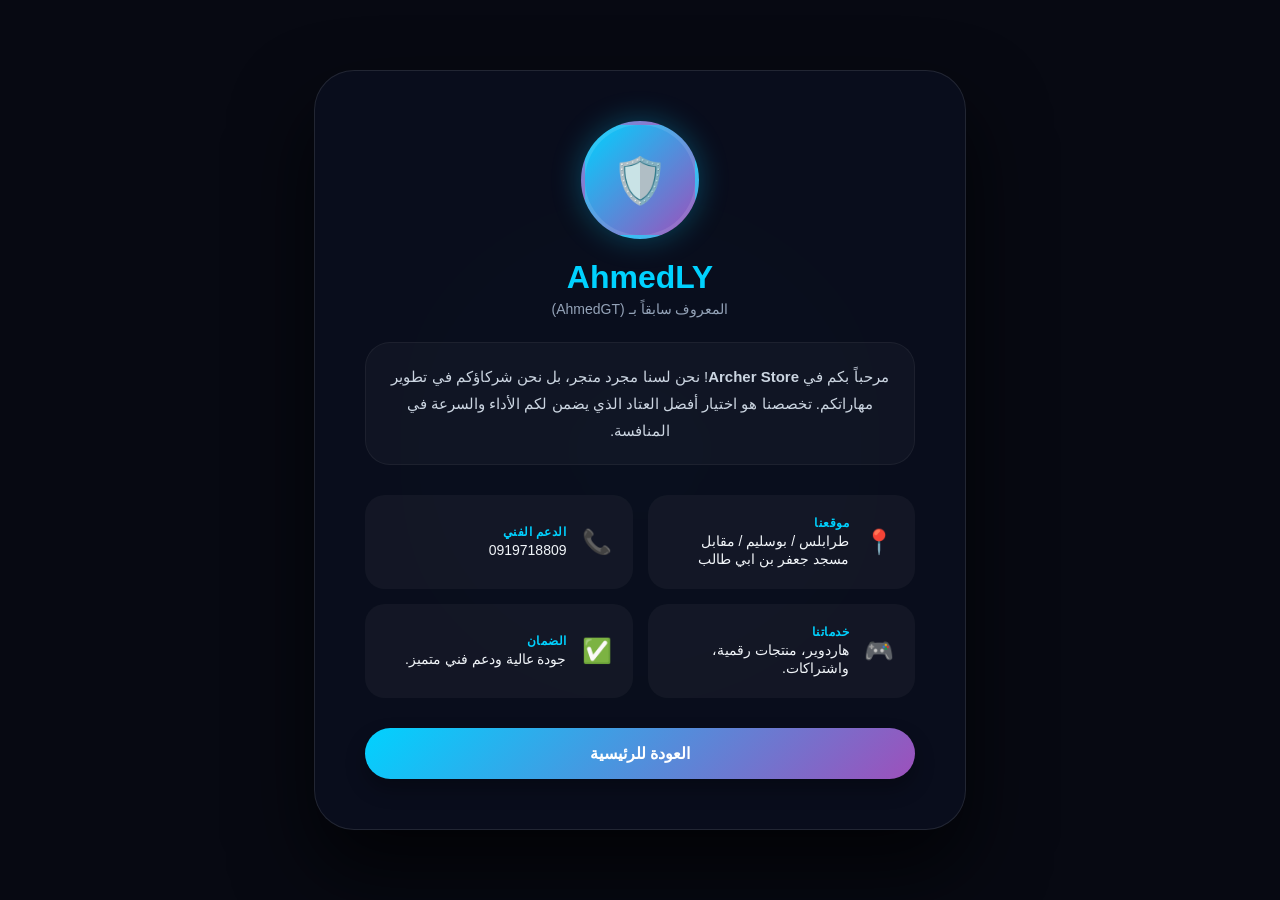
==== information.html @ 6d7bb615 "Add files via upload" ====
<!DOCTYPE html>
<html lang="ar" dir="rtl">
<head>
    <meta charset="UTF-8">
    <meta name="viewport" content="width=device-width, initial-scale=1.0">
    <title>حول Archer Store | AhmedLY</title>
    <style>
        :root {
            --neon-blue: #00d2ff;
            --neon-purple: #9d50bb;
            --glass: rgba(10, 15, 30, 0.92);
            --border: rgba(255, 255, 255, 0.1);
            --text-main: #f1f5f9;
            --text-dim: #94a3b8;
        }

        body {
            margin: 0;
            padding: 0;
            display: flex;
            justify-content: center;
            align-items: center;
            min-height: 100vh;
            background: #070912;
            font-family: 'Segoe UI', Tahoma, Geneva, Verdana, sans-serif;
            color: var(--text-main);
            overflow-x: hidden;
        }

        /* توهج الخلفية - تم تحسينه ليكون أخف في الموبايل */
        .bg-glow {
            position: fixed;
            width: 60vw;
            height: 60vw;
            max-width: 500px;
            background: radial-gradient(circle, rgba(0, 210, 255, 0.1) 0%, transparent 70%);
            top: 50%;
            left: 50%;
            transform: translate(-50%, -50%);
            z-index: -1;
        }

        .info-card {
            width: 90%;
            max-width: 550px;
            background: var(--glass);
            backdrop-filter: blur(25px);
            -webkit-backdrop-filter: blur(25px);
            border: 1px solid var(--border);
            border-radius: 40px;
            padding: 40px 30px;
            text-align: center;
            box-shadow: 0 40px 80px rgba(0,0,0,0.7);
            margin: 40px 0;
            animation: slideUp 0.8s cubic-bezier(0.2, 0.8, 0.2, 1);
        }

        .owner-avatar {
            width: clamp(80px, 20vw, 110px);
            height: clamp(80px, 20vw, 110px);
            background: linear-gradient(135deg, var(--neon-blue), var(--neon-purple));
            border-radius: 50%;
            margin: 0 auto 20px;
            display: flex;
            align-items: center;
            justify-content: center;
            font-size: clamp(30px, 8vw, 45px);
            border: 4px solid rgba(255,255,255,0.1);
            box-shadow: 0 0 30px rgba(0, 210, 255, 0.3);
        }

        h1 { 
            margin: 10px 0; 
            font-size: clamp(1.5rem, 5vw, 2rem); 
            color: var(--neon-blue); 
            font-weight: 800;
        }

        .nickname { 
            font-size: clamp(12px, 3.5vw, 14px); 
            color: var(--text-dim); 
            margin-top: -5px; 
            margin-bottom: 25px; 
        }

        .bio {
            font-size: clamp(14px, 4vw, 15px);
            line-height: 1.8;
            color: #cbd5e1;
            margin-bottom: 30px;
            background: rgba(255,255,255,0.03);
            padding: 20px;
            border-radius: 25px;
            border: 1px solid rgba(255,255,255,0.05);
        }

        .info-grid {
            text-align: right;
            display: grid;
            grid-template-columns: 1fr; /* افتراضي عمود واحد للموبايل */
            gap: 15px;
            margin-bottom: 30px;
        }

        .info-item {
            display: flex;
            align-items: center;
            gap: 15px;
            padding: 15px;
            background: rgba(255,255,255,0.04);
            border-radius: 20px;
            border: 1px solid transparent;
            transition: all 0.3s ease;
        }

        .info-item:hover {
            border-color: var(--neon-blue);
            background: rgba(0, 210, 255, 0.05);
            transform: translateX(-5px);
        }

        .info-item i { 
            font-style: normal; 
            font-size: 24px; 
            min-width: 30px;
            text-align: center;
        }

        .info-item b { 
            color: var(--neon-blue); 
            display: block; 
            font-size: 12px; 
            text-transform: uppercase;
            letter-spacing: 0.5px;
            margin-bottom: 2px;
        }

        .info-item span { 
            font-size: 14px; 
            color: var(--text-main); 
            word-break: break-word;
        }

        .back-btn {
            display: inline-block;
            width: 100%;
            box-sizing: border-box;
            text-decoration: none;
            background: linear-gradient(135deg, var(--neon-blue), var(--neon-purple));
            color: white;
            padding: 16px;
            border-radius: 50px;
            font-weight: bold;
            font-size: 16px;
            transition: 0.4s cubic-bezier(0.175, 0.885, 0.32, 1.275);
            box-shadow: 0 10px 20px rgba(0,0,0,0.3);
        }

        .back-btn:hover {
            box-shadow: 0 15px 30px rgba(0, 210, 255, 0.4);
            transform: translateY(-5px);
            filter: brightness(1.1);
        }

        /* أنيميشن الدخول */
        @keyframes slideUp {
            from { opacity: 0; transform: translateY(50px); }
            to { opacity: 1; transform: translateY(0); }
        }

        /* استجابة الشاشات الكبيرة (Tablets & Desktop) */
        @media (min-width: 768px) {
            .info-grid {
                grid-template-columns: 1fr 1fr; /* تقسيم المعلومات لعمودين في الشاشات الكبيرة */
            }
            .info-item {
                padding: 20px;
            }
            .info-card {
                padding: 50px;
            }
        }

        /* تحسينات الموبايل الصغير جداً */
        @media (max-width: 400px) {
            .info-card {
                padding: 25px 15px;
                border-radius: 30px;
            }
            .info-item {
                gap: 10px;
                padding: 12px;
            }
        }
    </style>
</head>
<body>

    <div class="bg-glow"></div>

    <div class="info-card">
        <div class="owner-avatar">🛡️</div>
        
        <h1>AhmedLY</h1>
        <div class="nickname">المعروف سابقاً بـ (AhmedGT)</div>

        <p class="bio">
            مرحباً بكم في <b>Archer Store</b>! نحن لسنا مجرد متجر، بل نحن شركاؤكم في تطوير مهاراتكم. تخصصنا هو اختيار أفضل العتاد الذي يضمن لكم الأداء والسرعة في المنافسة.
        </p>

        <div class="info-grid">
            <div class="info-item">
                <i>📍</i>
                <div>
                    <b>موقعنا</b>
                    <span>طرابلس / بوسليم / مقابل مسجد جعفر بن ابي طالب</span>
                </div>
            </div>

            <div class="info-item">
                <i>📞</i>
                <div>
                    <b>الدعم الفني</b>
                    <span>0919718809</span>
                </div>
            </div>

            <div class="info-item">
                <i>🎮</i>
                <div>
                    <b>خدماتنا</b>
                    <span>هاردوير، منتجات رقمية، واشتراكات.</span>
                </div>
            </div>

            <div class="info-item">
                <i>✅</i>
                <div>
                    <b>الضمان</b>
                    <span>جودة عالية ودعم فني متميز.</span>
                </div>
            </div>
        </div>

        <a href="index.html" class="back-btn">العودة للرئيسية</a>
    </div>

</body>
</html>
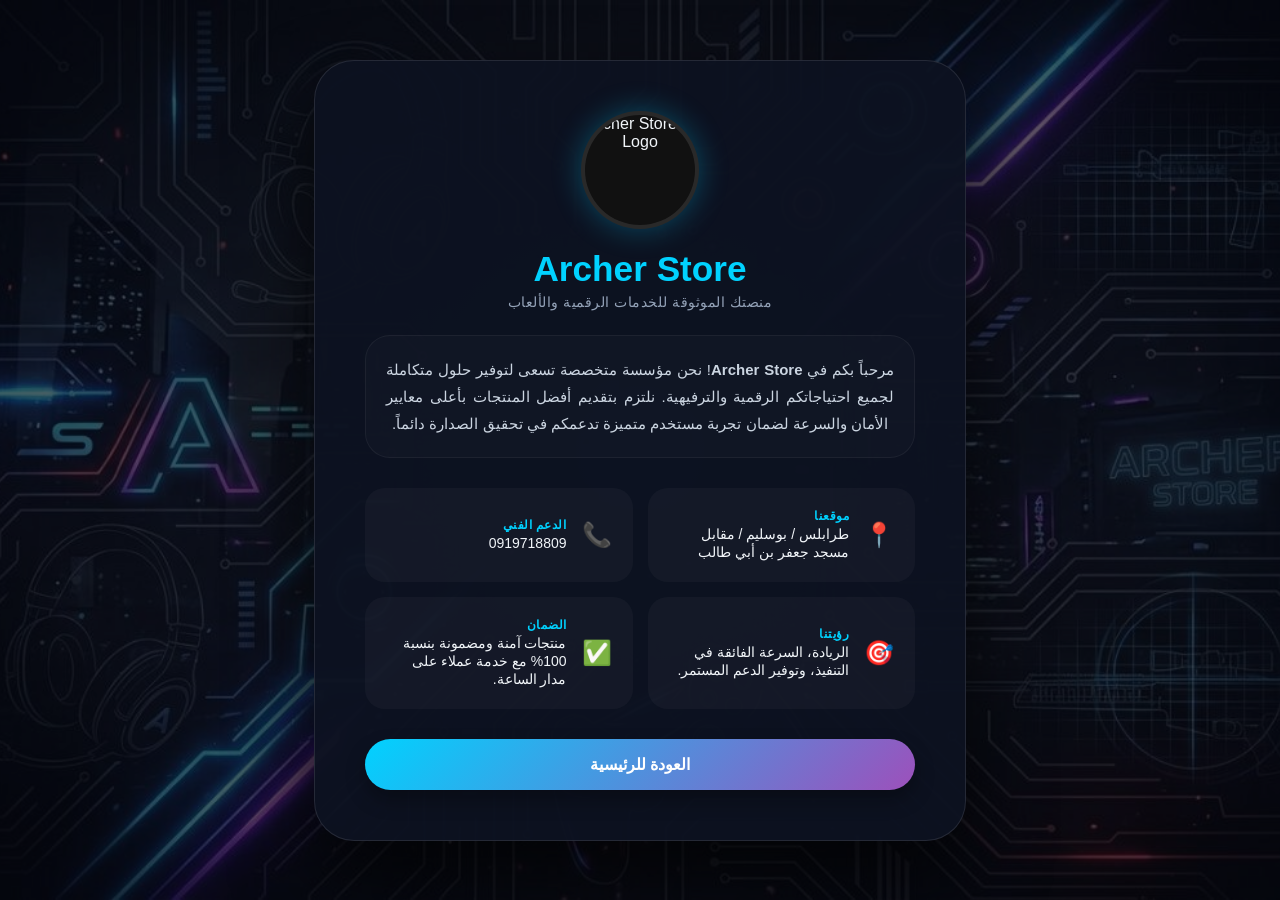
==== commit d3643b86: "Add files via upload" ====
--- a/information.html
+++ b/information.html
@@ -2,13 +2,13 @@
 <html lang="ar" dir="rtl">
 <head>
     <meta charset="UTF-8">
-    <meta name="viewport" content="width=device-width, initial-scale=1.0">
-    <title>حول Archer Store | AhmedLY</title>
+    <meta name="viewport" content="width=device-width, initial-scale=1.0, maximum-scale=5.0">
+    <title>حول Archer Store | منصتكم الرقمية المتكاملة</title>
     <style>
         :root {
             --neon-blue: #00d2ff;
             --neon-purple: #9d50bb;
-            --glass: rgba(10, 15, 30, 0.92);
+            --glass: rgba(13, 18, 33, 0.96); /* خلفية داكنة ومعتمة بديلة للـ Blur لتحسين الأداء */
             --border: rgba(255, 255, 255, 0.1);
             --text-main: #f1f5f9;
             --text-dim: #94a3b8;
@@ -25,9 +25,27 @@
             font-family: 'Segoe UI', Tahoma, Geneva, Verdana, sans-serif;
             color: var(--text-main);
             overflow-x: hidden;
-        }
-
-        /* توهج الخلفية - تم تحسينه ليكون أخف في الموبايل */
+            position: relative;
+        }
+
+        /* حاوية مستقلة للخلفية لضمان تمرير ناعم وسلس على الموبايل */
+        #dynamicBg {
+            position: fixed;
+            top: 0; left: 0; width: 100%; height: 100%;
+            background: url('a.png') no-repeat center center;
+            background-size: cover;
+            z-index: -3;
+        }
+
+        /* طبقة تظليل ثابتة فوق الخلفية لضمان وضوح النصوص */
+        .bg-overlay {
+            position: fixed;
+            top: 0; left: 0; right: 0; bottom: 0;
+            background: rgba(7, 9, 18, 0.65);
+            z-index: -2;
+        }
+
+        /* توهج الخلفية */
         .bg-glow {
             position: fixed;
             width: 60vw;
@@ -44,34 +62,40 @@
             width: 90%;
             max-width: 550px;
             background: var(--glass);
-            backdrop-filter: blur(25px);
-            -webkit-backdrop-filter: blur(25px);
             border: 1px solid var(--border);
             border-radius: 40px;
             padding: 40px 30px;
             text-align: center;
             box-shadow: 0 40px 80px rgba(0,0,0,0.7);
             margin: 40px 0;
-            animation: slideUp 0.8s cubic-bezier(0.2, 0.8, 0.2, 1);
-        }
-
-        .owner-avatar {
+            animation: slideUp 0.5s ease-out forwards;
+            will-change: transform, opacity;
+        }
+
+        /* حاوية اللوجو */
+        .store-logo-container {
             width: clamp(80px, 20vw, 110px);
             height: clamp(80px, 20vw, 110px);
-            background: linear-gradient(135deg, var(--neon-blue), var(--neon-purple));
             border-radius: 50%;
             margin: 0 auto 20px;
             display: flex;
             align-items: center;
             justify-content: center;
-            font-size: clamp(30px, 8vw, 45px);
             border: 4px solid rgba(255,255,255,0.1);
             box-shadow: 0 0 30px rgba(0, 210, 255, 0.3);
+            background: #111;
+            overflow: hidden;
+        }
+
+        .store-logo-container img {
+            width: 100%;
+            height: 100%;
+            object-fit: cover;
         }
 
         h1 { 
             margin: 10px 0; 
-            font-size: clamp(1.5rem, 5vw, 2rem); 
+            font-size: clamp(1.6rem, 5.5vw, 2.2rem); 
             color: var(--neon-blue); 
             font-weight: 800;
         }
@@ -81,6 +105,7 @@
             color: var(--text-dim); 
             margin-top: -5px; 
             margin-bottom: 25px; 
+            letter-spacing: 0.5px;
         }
 
         .bio {
@@ -88,16 +113,18 @@
             line-height: 1.8;
             color: #cbd5e1;
             margin-bottom: 30px;
-            background: rgba(255,255,255,0.03);
+            background: rgba(255,255,255,0.02);
             padding: 20px;
             border-radius: 25px;
             border: 1px solid rgba(255,255,255,0.05);
+            text-align: justify;
+            text-align-last: center;
         }
 
         .info-grid {
             text-align: right;
             display: grid;
-            grid-template-columns: 1fr; /* افتراضي عمود واحد للموبايل */
+            grid-template-columns: 1fr;
             gap: 15px;
             margin-bottom: 30px;
         }
@@ -107,16 +134,16 @@
             align-items: center;
             gap: 15px;
             padding: 15px;
-            background: rgba(255,255,255,0.04);
+            background: rgba(255,255,255,0.03);
             border-radius: 20px;
             border: 1px solid transparent;
-            transition: all 0.3s ease;
+            transition: all 0.25s ease;
         }
 
         .info-item:hover {
             border-color: var(--neon-blue);
             background: rgba(0, 210, 255, 0.05);
-            transform: translateX(-5px);
+            transform: translateX(-3px);
         }
 
         .info-item i { 
@@ -152,26 +179,25 @@
             border-radius: 50px;
             font-weight: bold;
             font-size: 16px;
-            transition: 0.4s cubic-bezier(0.175, 0.885, 0.32, 1.275);
+            transition: all 0.25s ease;
             box-shadow: 0 10px 20px rgba(0,0,0,0.3);
         }
 
         .back-btn:hover {
-            box-shadow: 0 15px 30px rgba(0, 210, 255, 0.4);
-            transform: translateY(-5px);
+            box-shadow: 0 15px 30px rgba(0, 210, 255, 0.35);
+            transform: translateY(-2px);
             filter: brightness(1.1);
         }
 
-        /* أنيميشن الدخول */
+        /* تحسين أنيميشن الدخول ليكون خفيفاً وسريعاً */
         @keyframes slideUp {
-            from { opacity: 0; transform: translateY(50px); }
+            from { opacity: 0; transform: translateY(20px); }
             to { opacity: 1; transform: translateY(0); }
         }
 
-        /* استجابة الشاشات الكبيرة (Tablets & Desktop) */
         @media (min-width: 768px) {
             .info-grid {
-                grid-template-columns: 1fr 1fr; /* تقسيم المعلومات لعمودين في الشاشات الكبيرة */
+                grid-template-columns: 1fr 1fr;
             }
             .info-item {
                 padding: 20px;
@@ -181,7 +207,6 @@
             }
         }
 
-        /* تحسينات الموبايل الصغير جداً */
         @media (max-width: 400px) {
             .info-card {
                 padding: 25px 15px;
@@ -196,16 +221,20 @@
 </head>
 <body>
 
+    <div id="dynamicBg"></div>
+    <div class="bg-overlay"></div>
     <div class="bg-glow"></div>
 
     <div class="info-card">
-        <div class="owner-avatar">🛡️</div>
+        <div class="store-logo-container">
+            <img src="logo.png" alt="Archer Store Logo">
+        </div>
         
-        <h1>AhmedLY</h1>
-        <div class="nickname">المعروف سابقاً بـ (AhmedGT)</div>
+        <h1>Archer Store</h1>
+        <div class="nickname">منصتك الموثوقة للخدمات الرقمية والألعاب</div>
 
         <p class="bio">
-            مرحباً بكم في <b>Archer Store</b>! نحن لسنا مجرد متجر، بل نحن شركاؤكم في تطوير مهاراتكم. تخصصنا هو اختيار أفضل العتاد الذي يضمن لكم الأداء والسرعة في المنافسة.
+            مرحباً بكم في <b>Archer Store</b>! نحن مؤسسة متخصصة تسعى لتوفير حلول متكاملة لجميع احتياجاتكم الرقمية والترفيهية. نلتزم بتقديم أفضل المنتجات بأعلى معايير الأمان والسرعة لضمان تجربة مستخدم متميزة تدعمكم في تحقيق الصدارة دائماً.
         </p>
 
         <div class="info-grid">
@@ -213,7 +242,7 @@
                 <i>📍</i>
                 <div>
                     <b>موقعنا</b>
-                    <span>طرابلس / بوسليم / مقابل مسجد جعفر بن ابي طالب</span>
+                    <span>طرابلس / بوسليم / مقابل مسجد جعفر بن أبي طالب</span>
                 </div>
             </div>
 
@@ -226,10 +255,10 @@
             </div>
 
             <div class="info-item">
-                <i>🎮</i>
-                <div>
-                    <b>خدماتنا</b>
-                    <span>هاردوير، منتجات رقمية، واشتراكات.</span>
+                <i>🎯</i>
+                <div>
+                    <b>رؤيتنا</b>
+                    <span>الريادة، السرعة الفائقة في التنفيذ، وتوفير الدعم المستمر.</span>
                 </div>
             </div>
 
@@ -237,7 +266,7 @@
                 <i>✅</i>
                 <div>
                     <b>الضمان</b>
-                    <span>جودة عالية ودعم فني متميز.</span>
+                    <span>منتجات آمنة ومضمونة بنسبة 100% مع خدمة عملاء على مدار الساعة.</span>
                 </div>
             </div>
         </div>
